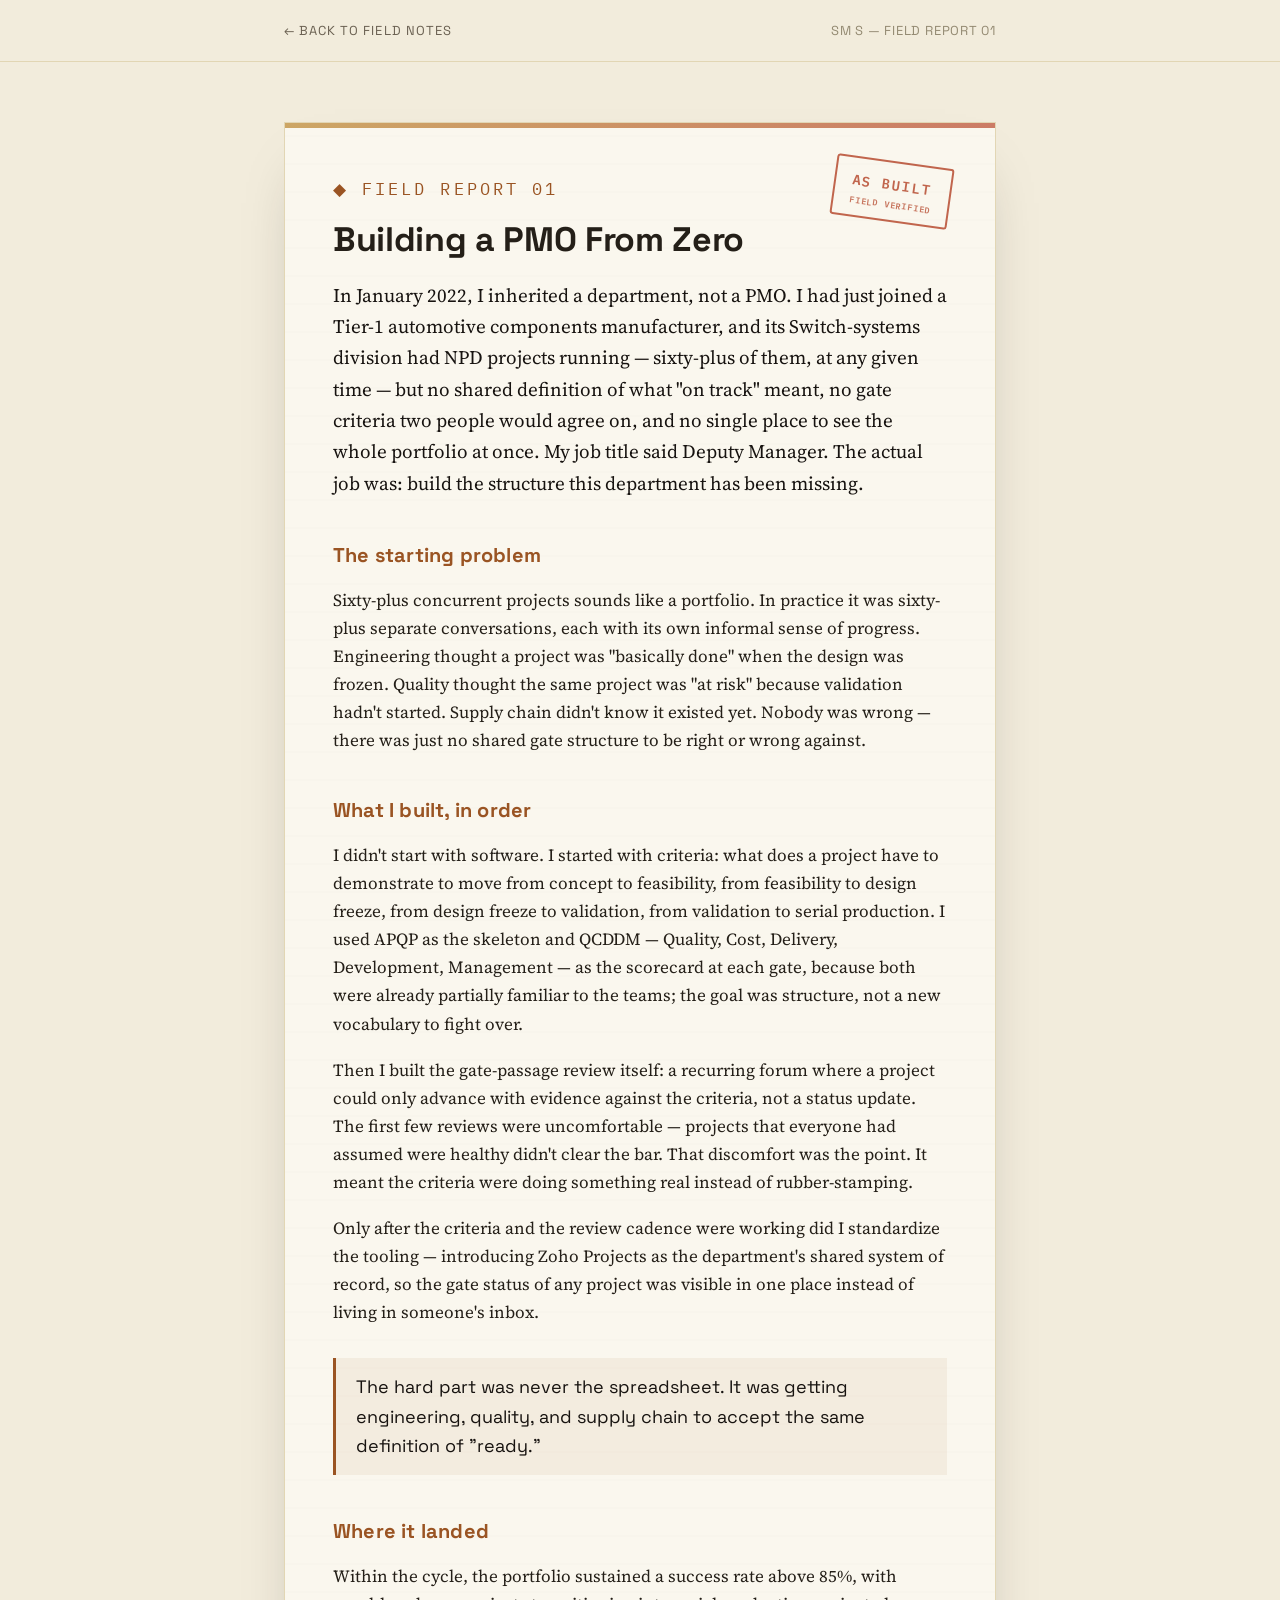
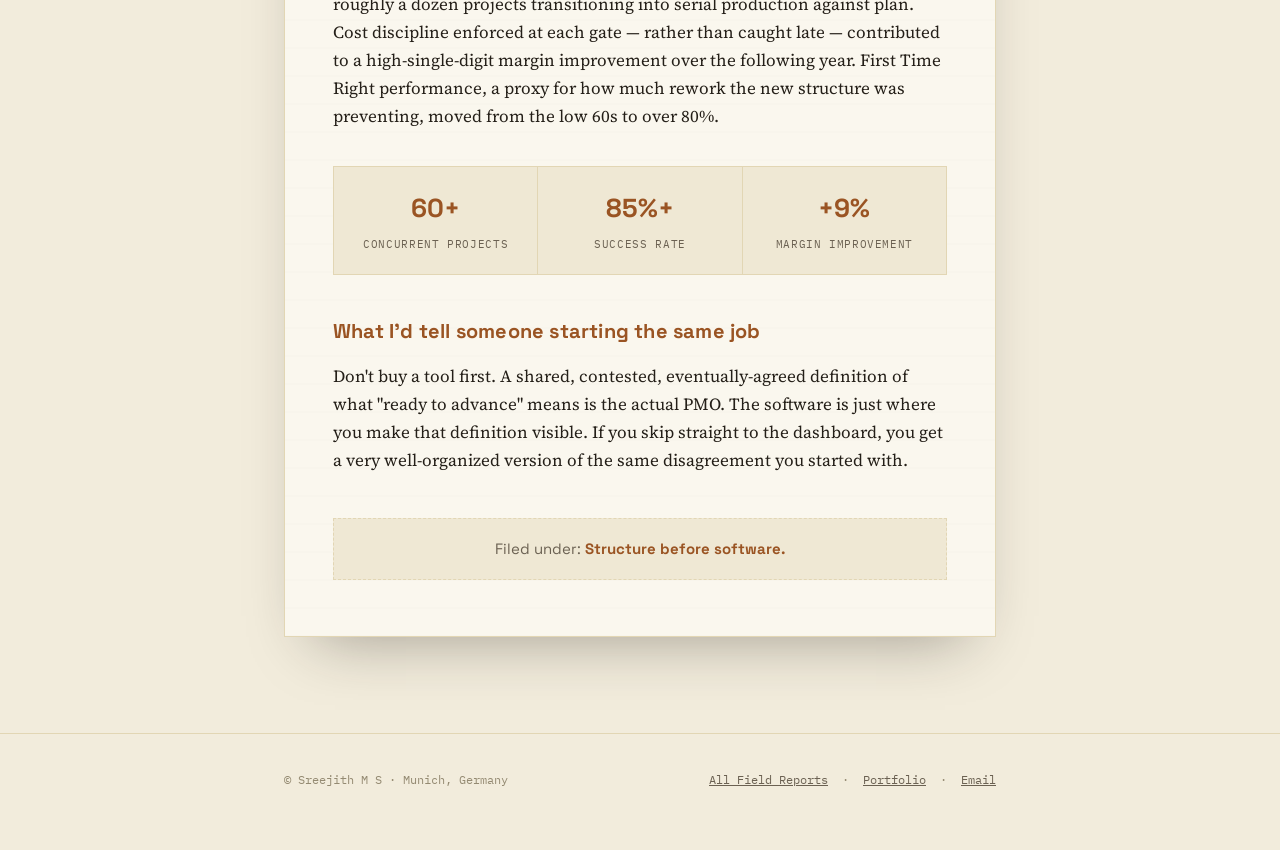
==== case-file-01.html @ f5e1f0ef "Update case-file-01.html" ====
<!DOCTYPE html>
<html lang="en">
<head>
<meta charset="UTF-8">
<meta name="viewport" content="width=device-width, initial-scale=1.0">
<title>Field Report 01: Building a PMO From Zero — Sreejith M S</title>
<link rel="preconnect" href="https://fonts.googleapis.com">
<link rel="preconnect" href="https://fonts.gstatic.com" crossorigin>
<link href="https://fonts.googleapis.com/css2?family=Space+Grotesk:wght@500;700&family=Source+Serif+4:opsz,wght@8..60,400;8..60,600&family=IBM+Plex+Mono:wght@400;500;600&display=swap" rel="stylesheet">
<style>
  :root{
    --page: #f2ecdc;
    --card: #faf7ee;
    --card-deep: #efe8d4;
    --ink: #241f18;
    --ink-dim: #6b6152;
    --ink-faint: #948a72;
    --hairline: #ddd0a9;
    --accent: #9a5423;
    --stamp: #b8472b;
    --gold: #b9832a;
    --rule: #e2d6b4;
  }
  *{box-sizing:border-box;}
  html{scroll-behavior:smooth;}
  body{
    margin:0;
    background:var(--page);
    color:var(--ink);
    font-family: 'Source Serif 4', Georgia, 'Times New Roman', serif;
    line-height:1.65;
    -webkit-font-smoothing:antialiased;
  }
  a{color:var(--accent);}
  .mono{
    font-family:'IBM Plex Mono','JetBrains Mono',ui-monospace,Menlo,Consolas,monospace;
    letter-spacing:.03em;
  }
  .wrap{max-width:760px;margin:0 auto;padding:0 24px;}

  header.top{
    border-bottom:1px solid var(--rule);
    padding:20px 0;
    background:rgba(242,236,220,.88);
    backdrop-filter:blur(6px);
    position:sticky;top:0;z-index:10;
  }
  header.top .wrap{display:flex;align-items:center;justify-content:space-between;}
  .back-link{
    font-family:'Space Grotesk','IBM Plex Mono',sans-serif;
    font-size:13px;
    text-transform:uppercase;
    letter-spacing:.08em;
    color:var(--ink-dim);
    text-decoration:none;
    display:flex;align-items:center;gap:8px;
  }
  .back-link:hover{color:var(--accent);}
  .site-id{font-family:'Space Grotesk',sans-serif;font-size:13px;color:var(--ink-faint);letter-spacing:.06em;}

  .hero{padding:88px 0 110px;border-bottom:1px solid var(--rule);position:relative;overflow:hidden;}
  .quote-bg{
    position:absolute;
    inset:0;
    display:flex;
    flex-direction:column;
    align-items:flex-end;
    justify-content:flex-end;
    pointer-events:none;
    user-select:none;
    z-index:0;
    padding:0 4% 26px 0;
  }
  .quote-bg p{
    font-family:'Source Serif 4',Georgia,serif;
    font-style:italic;
    font-weight:600;
    font-size:clamp(20px,2.6vw,28px);
    line-height:1.3;
    color:var(--ink);
    opacity:.32;
    text-align:right;
    max-width:24ch;
    margin:0 0 10px;
  }
  .quote-attr{
    font-family:'IBM Plex Mono',monospace;
    font-size:10px;
    letter-spacing:.1em;
    color:var(--ink-faint);
    z-index:1;
    text-transform:uppercase;
  }
  .hero .wrap{position:relative;z-index:1;}
  .eyebrow{
    font-family:'IBM Plex Mono',monospace;
    color:var(--accent);
    font-size:12px;
    letter-spacing:.18em;
    text-transform:uppercase;
    margin:0 0 18px;
  }
  .eyebrow::before{content:"◆ ";}
  h1.hero-title{
    font-family:'Space Grotesk',sans-serif;
    font-weight:700;
    font-size:clamp(32px,5vw,46px);
    line-height:1.12;
    margin:0 0 20px;
    color:var(--ink);
    letter-spacing:-0.01em;
  }
  .hero-sub{
    font-size:18px;
    color:var(--ink-dim);
    max-width:56ch;
    margin:0;
  }

  .index{padding:44px 0 16px;}
  .index-label{
    font-family:'IBM Plex Mono',monospace;
    font-size:12px;
    color:var(--ink-faint);
    letter-spacing:.12em;
    text-transform:uppercase;
    margin:0 0 20px;
    border-bottom:1px solid var(--rule);
    padding-bottom:12px;
  }

  /* Title-block style case file header, echoing an engineering drawing stamp */
  .case-file{
    border:1px solid var(--rule);
    background:var(--card);
    margin-bottom:24px;
    box-shadow:0 10px 24px -18px rgba(36,31,24,.35);
  }
  .case-file.open{border-color:var(--accent);border-width:1.5px;}

  .tb{
    display:grid;
    grid-template-columns:1fr 1fr 1fr 1fr;
    border-bottom:1px solid var(--rule);
    font-family:'IBM Plex Mono',monospace;
    font-size:11px;
    background:var(--card-deep);
  }
  .tb div{padding:10px 14px;border-right:1px solid var(--rule);}
  .tb div:last-child{border-right:none;}
  .tb .k{color:var(--ink-faint);text-transform:uppercase;letter-spacing:.08em;display:block;margin-bottom:3px;}
  .tb .v{color:var(--ink);}
  .tb .v.hi{color:var(--accent);font-weight:600;}

  .cf-body{padding:24px 26px 28px;}
  .cf-title{
    font-family:'Space Grotesk',sans-serif;
    font-size:23px;
    font-weight:700;
    color:var(--ink);
    margin:0 0 6px;
    line-height:1.25;
  }
  .cf-title a{color:inherit;text-decoration:none;}
  .cf-title a:hover{color:var(--accent);}
  .cf-teaser{color:var(--ink-dim);margin:0 0 0;font-size:15.5px;}

  .locked{opacity:1;}
  .locked .case-file, .case-file.locked{background:var(--page);}
  .locked .cf-title{color:#8c8064;}
  .locked .cf-teaser{color:var(--ink-faint);}
  .locked .tb{background:var(--page);}
  .locked .tb .v{color:var(--ink-faint);}
  .status-tag{
    font-family:'IBM Plex Mono',monospace;
    font-size:10.5px;
    letter-spacing:.1em;
    text-transform:uppercase;
    padding:3px 9px;
    border:1px solid var(--rule);
    color:var(--ink-faint);
    border-radius:2px;
  }
  .status-tag.live{color:var(--accent);background:transparent;border:1.5px solid var(--accent);font-weight:600;}

  article.full{
    padding:0 0 56px;
    position:relative;
  }
  .paper{
    background:
      repeating-linear-gradient(0deg, rgba(0,0,0,.015) 0px, transparent 1px, transparent 27px, rgba(0,0,0,.015) 28px),
      var(--card);
    color:var(--ink);
    padding:52px 48px 56px;
    margin-top:12px;
    position:relative;
    box-shadow:0 30px 60px -30px rgba(36,31,24,.4);
    border:1px solid var(--rule);
  }
  .paper::before{
    content:"";
    position:absolute;
    top:0;left:0;right:0;height:5px;
    background:linear-gradient(90deg,var(--gold),var(--stamp));
    opacity:.7;
  }
  .paper blockquote{
    border-left-color:var(--accent);
    color:#171310;
    background:rgba(154,84,35,.07);
    padding:14px 20px;
  }
  .paper .metric-row{background:var(--rule);border-color:var(--rule);}
  .paper .metric{background:var(--card-deep);}
  .paper .metric .num{color:var(--accent);}
  .paper .metric .lbl{color:var(--ink-dim);}
  .paper .eyebrow{color:var(--accent);}
  .paper .eyebrow::before{content:"◆ ";}
  .paper h1.hero-title{color:var(--ink);}

  .stamp{
    position:absolute;
    top:38px;
    right:44px;
    border:2.5px solid var(--stamp);
    color:var(--stamp);
    font-family:'IBM Plex Mono',monospace;
    font-weight:600;
    font-size:14px;
    letter-spacing:.14em;
    padding:9px 16px;
    transform:rotate(8deg);
    border-radius:3px;
    opacity:.82;
    z-index:2;
    mix-blend-mode:multiply;
  }
  .stamp small{display:block;font-size:8.5px;letter-spacing:.1em;text-align:center;margin-top:2px;opacity:.9;}
  article.full h2{
    font-family:'Space Grotesk',sans-serif;
    font-size:20px;
    color:var(--accent);
    margin:40px 0 14px;
    letter-spacing:.01em;
  }
  article.full p{font-size:17px;color:var(--ink);margin:0 0 18px;}
  article.full .lede{
    font-size:19px;
    color:#171310;
  }
  blockquote{
    margin:32px 0;
    padding:4px 0 4px 20px;
    border-left:3px solid var(--accent);
    font-family:'Space Grotesk',sans-serif;
    font-style:normal;
    font-size:18px;
    color:var(--ink);
  }
  .metric-row{
    display:grid;
    grid-template-columns:repeat(3,1fr);
    gap:1px;
    background:var(--rule);
    border:1px solid var(--rule);
    margin:36px 0;
  }
  .metric{background:var(--card-deep);padding:20px 16px;text-align:center;}
  .metric .num{font-family:'Space Grotesk',sans-serif;font-weight:700;color:var(--accent);font-size:26px;display:block;}
  .metric .lbl{font-family:'IBM Plex Mono',monospace;font-size:10.5px;color:var(--ink-dim);text-transform:uppercase;letter-spacing:.06em;display:block;margin-top:6px;}

  .closing-note{
    margin:44px 0 0;
    padding:18px 22px;
    border:1px dashed var(--rule);
    background:var(--card-deep);
    font-family:'Space Grotesk',sans-serif;
    font-size:15px;
    color:var(--ink-dim);
    text-align:center;
  }
  .closing-note b{color:var(--accent);}

  footer{
    border-top:1px solid var(--rule);
    padding:36px 0 60px;
    margin-top:40px;
  }
  footer .wrap{display:flex;justify-content:space-between;align-items:center;flex-wrap:wrap;gap:12px;}
  footer .fl{font-family:'IBM Plex Mono',monospace;font-size:12px;color:var(--ink-faint);}
  footer a{color:var(--ink-dim);}

  @media (max-width:640px){
    .tb{grid-template-columns:1fr 1fr;}
    .tb div:nth-child(2){border-right:none;}
    .tb div:nth-child(4){border-right:none;}
    .metric-row{grid-template-columns:1fr;}
    .cf-body{padding:22px 18px 26px;}
    .paper{padding:36px 22px 40px;}
    .stamp{top:22px;right:20px;font-size:11px;padding:6px 10px;}
    .quote-bg p{font-size:26px;}
  }

  a:focus-visible, .back-link:focus-visible{outline:2px solid var(--accent);outline-offset:3px;}
  @media (prefers-reduced-motion: reduce){html{scroll-behavior:auto;}}
</style>
</head>
<body>

<header class="top">
  <div class="wrap">
    <a class="back-link" href="field-notes.html">&larr; Back to Field Notes</a>
    <span class="site-id mono">SM S — FIELD REPORT 01</span>
  </div>
</header>

<article class="full" id="case-01" style="padding-top:48px;">
  <div class="wrap">
    <div class="paper">
    <div class="stamp">AS BUILT<small>FIELD VERIFIED</small></div>
    <p class="eyebrow">Field Report 01</p>
    <h1 class="hero-title" style="font-size:clamp(26px,4vw,34px);">Building a PMO From Zero</h1>

    <p class="lede">In January 2022, I inherited a department, not a PMO. I had just joined a Tier-1 automotive components manufacturer, and its Switch-systems division had NPD projects running — sixty-plus of them, at any given time — but no shared definition of what "on track" meant, no gate criteria two people would agree on, and no single place to see the whole portfolio at once. My job title said Deputy Manager. The actual job was: build the structure this department has been missing.</p>

    <h2>The starting problem</h2>
    <p>Sixty-plus concurrent projects sounds like a portfolio. In practice it was sixty-plus separate conversations, each with its own informal sense of progress. Engineering thought a project was "basically done" when the design was frozen. Quality thought the same project was "at risk" because validation hadn't started. Supply chain didn't know it existed yet. Nobody was wrong — there was just no shared gate structure to be right or wrong against.</p>

    <h2>What I built, in order</h2>
    <p>I didn't start with software. I started with criteria: what does a project have to demonstrate to move from concept to feasibility, from feasibility to design freeze, from design freeze to validation, from validation to serial production. I used APQP as the skeleton and QCDDM — Quality, Cost, Delivery, Development, Management — as the scorecard at each gate, because both were already partially familiar to the teams; the goal was structure, not a new vocabulary to fight over.</p>
    <p>Then I built the gate-passage review itself: a recurring forum where a project could only advance with evidence against the criteria, not a status update. The first few reviews were uncomfortable — projects that everyone had assumed were healthy didn't clear the bar. That discomfort was the point. It meant the criteria were doing something real instead of rubber-stamping.</p>
    <p>Only after the criteria and the review cadence were working did I standardize the tooling — introducing Zoho Projects as the department's shared system of record, so the gate status of any project was visible in one place instead of living in someone's inbox.</p>

    <blockquote>The hard part was never the spreadsheet. It was getting engineering, quality, and supply chain to accept the same definition of "ready."</blockquote>

    <h2>Where it landed</h2>
    <p>Within the cycle, the portfolio sustained a success rate above 85%, with roughly a dozen projects transitioning into serial production against plan. Cost discipline enforced at each gate — rather than caught late — contributed to a high-single-digit margin improvement over the following year. First Time Right performance, a proxy for how much rework the new structure was preventing, moved from the low 60s to over 80%.</p>

    <div class="metric-row">
      <div class="metric"><span class="num">60+</span><span class="lbl">Concurrent Projects</span></div>
      <div class="metric"><span class="num">85%+</span><span class="lbl">Success Rate</span></div>
      <div class="metric"><span class="num">+9%</span><span class="lbl">Margin Improvement</span></div>
    </div>

    <h2>What I'd tell someone starting the same job</h2>
    <p>Don't buy a tool first. A shared, contested, eventually-agreed definition of what "ready to advance" means is the actual PMO. The software is just where you make that definition visible. If you skip straight to the dashboard, you get a very well-organized version of the same disagreement you started with.</p>
    <div class="closing-note">Filed under: <b>Structure before software.</b></div>
    </div>
  </div>
</article>

<footer>
  <div class="wrap">
    <span class="fl">© Sreejith M S · Munich, Germany</span>
    <span class="fl"><a href="field-notes.html">All Field Reports</a> &nbsp;·&nbsp; <a href="index.html">Portfolio</a> &nbsp;·&nbsp; <a href="mailto:sreejithmohanakumaran2k10@gmail.com">Email</a></span>
  </div>
</footer>

</body>
</html>
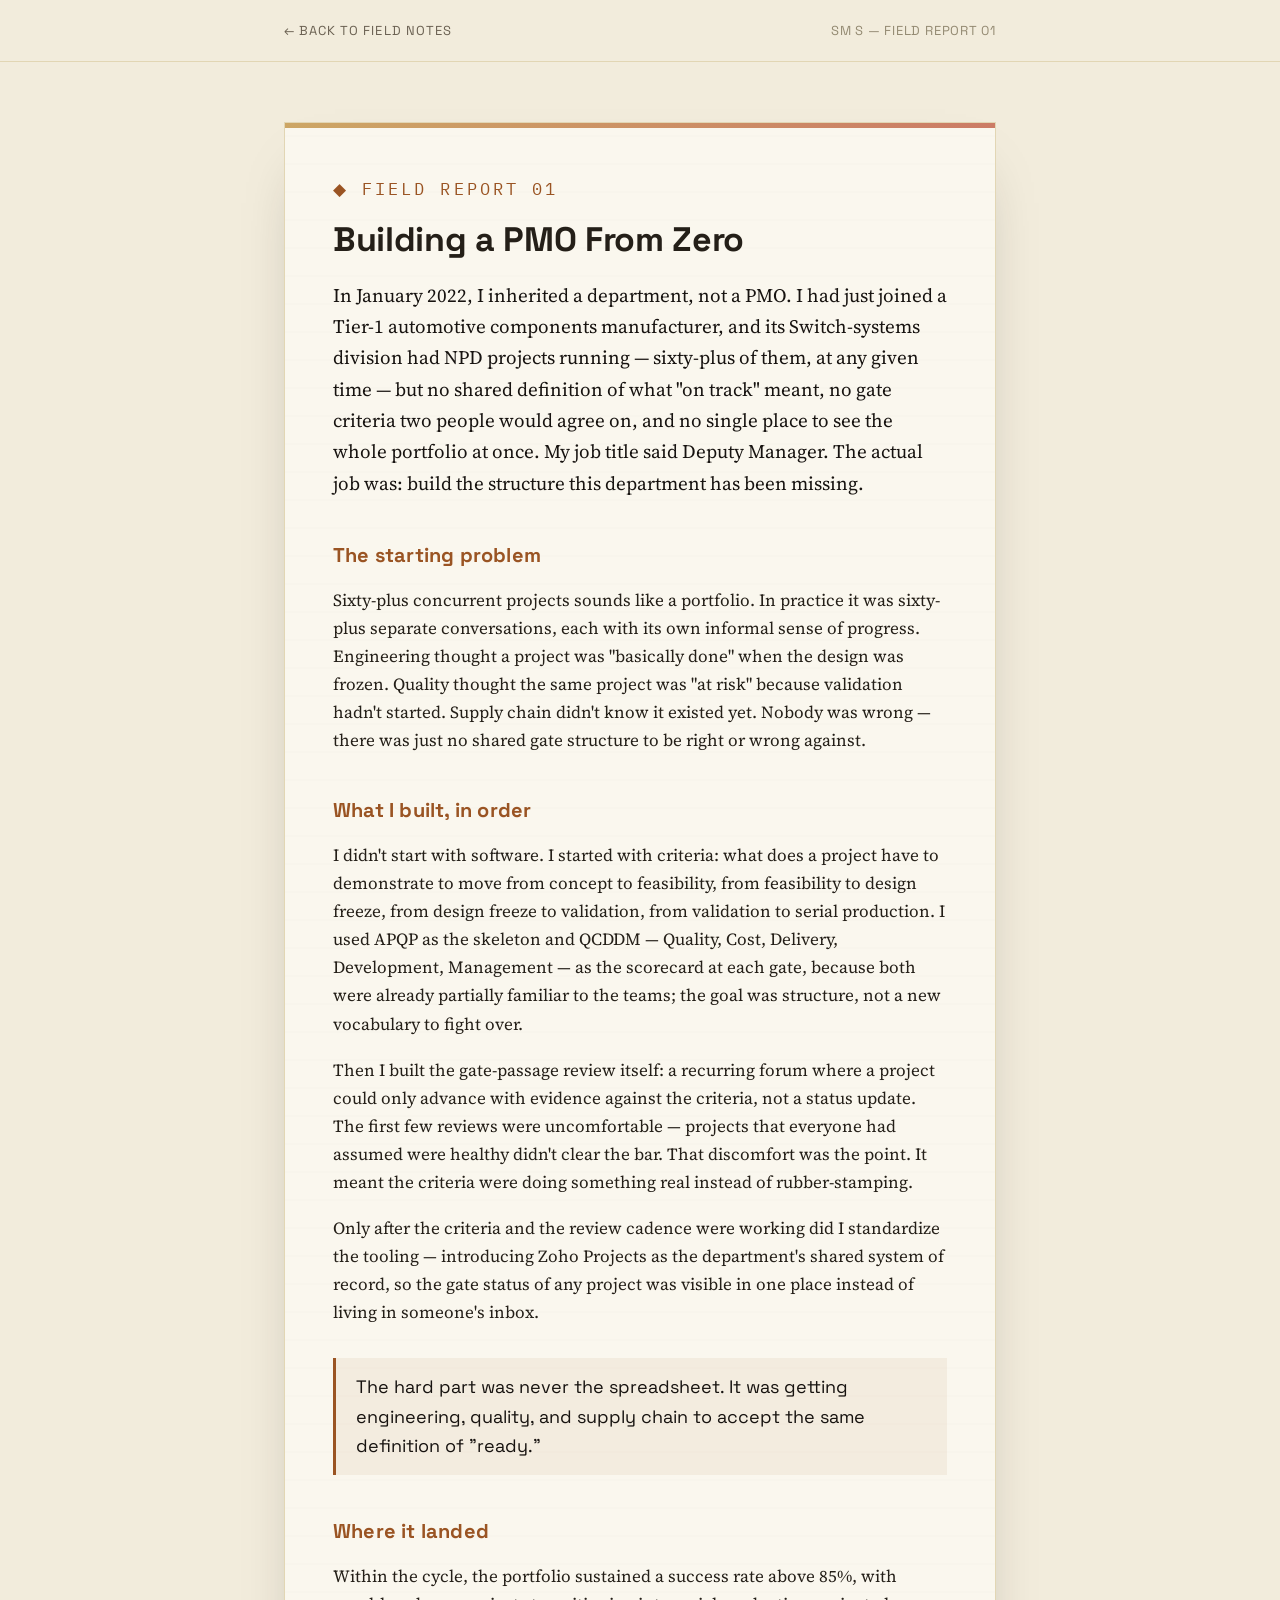
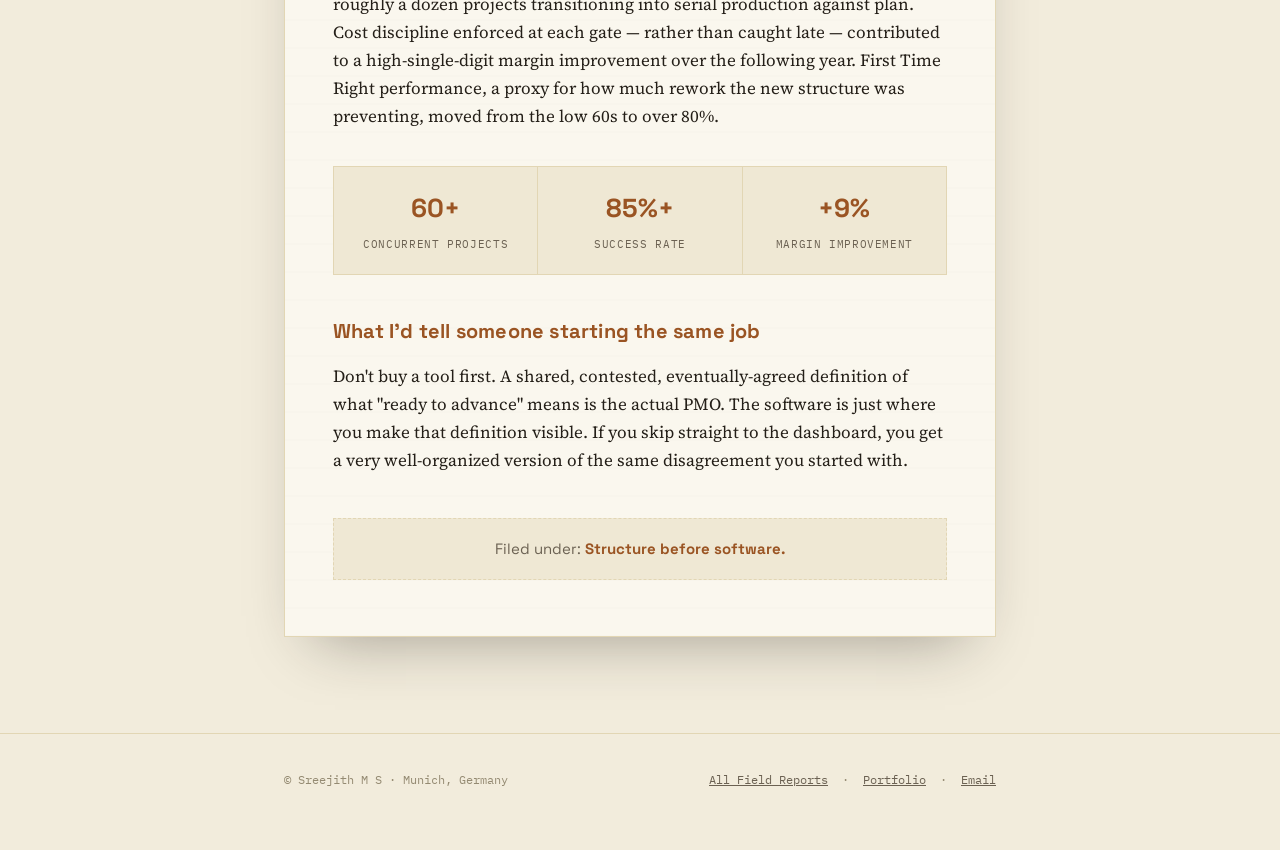
==== commit a9670ab2: "Update case-file-01.html" ====
--- a/case-file-01.html
+++ b/case-file-01.html
@@ -318,7 +318,6 @@
 <article class="full" id="case-01" style="padding-top:48px;">
   <div class="wrap">
     <div class="paper">
-    <div class="stamp">AS BUILT<small>FIELD VERIFIED</small></div>
     <p class="eyebrow">Field Report 01</p>
     <h1 class="hero-title" style="font-size:clamp(26px,4vw,34px);">Building a PMO From Zero</h1>
 
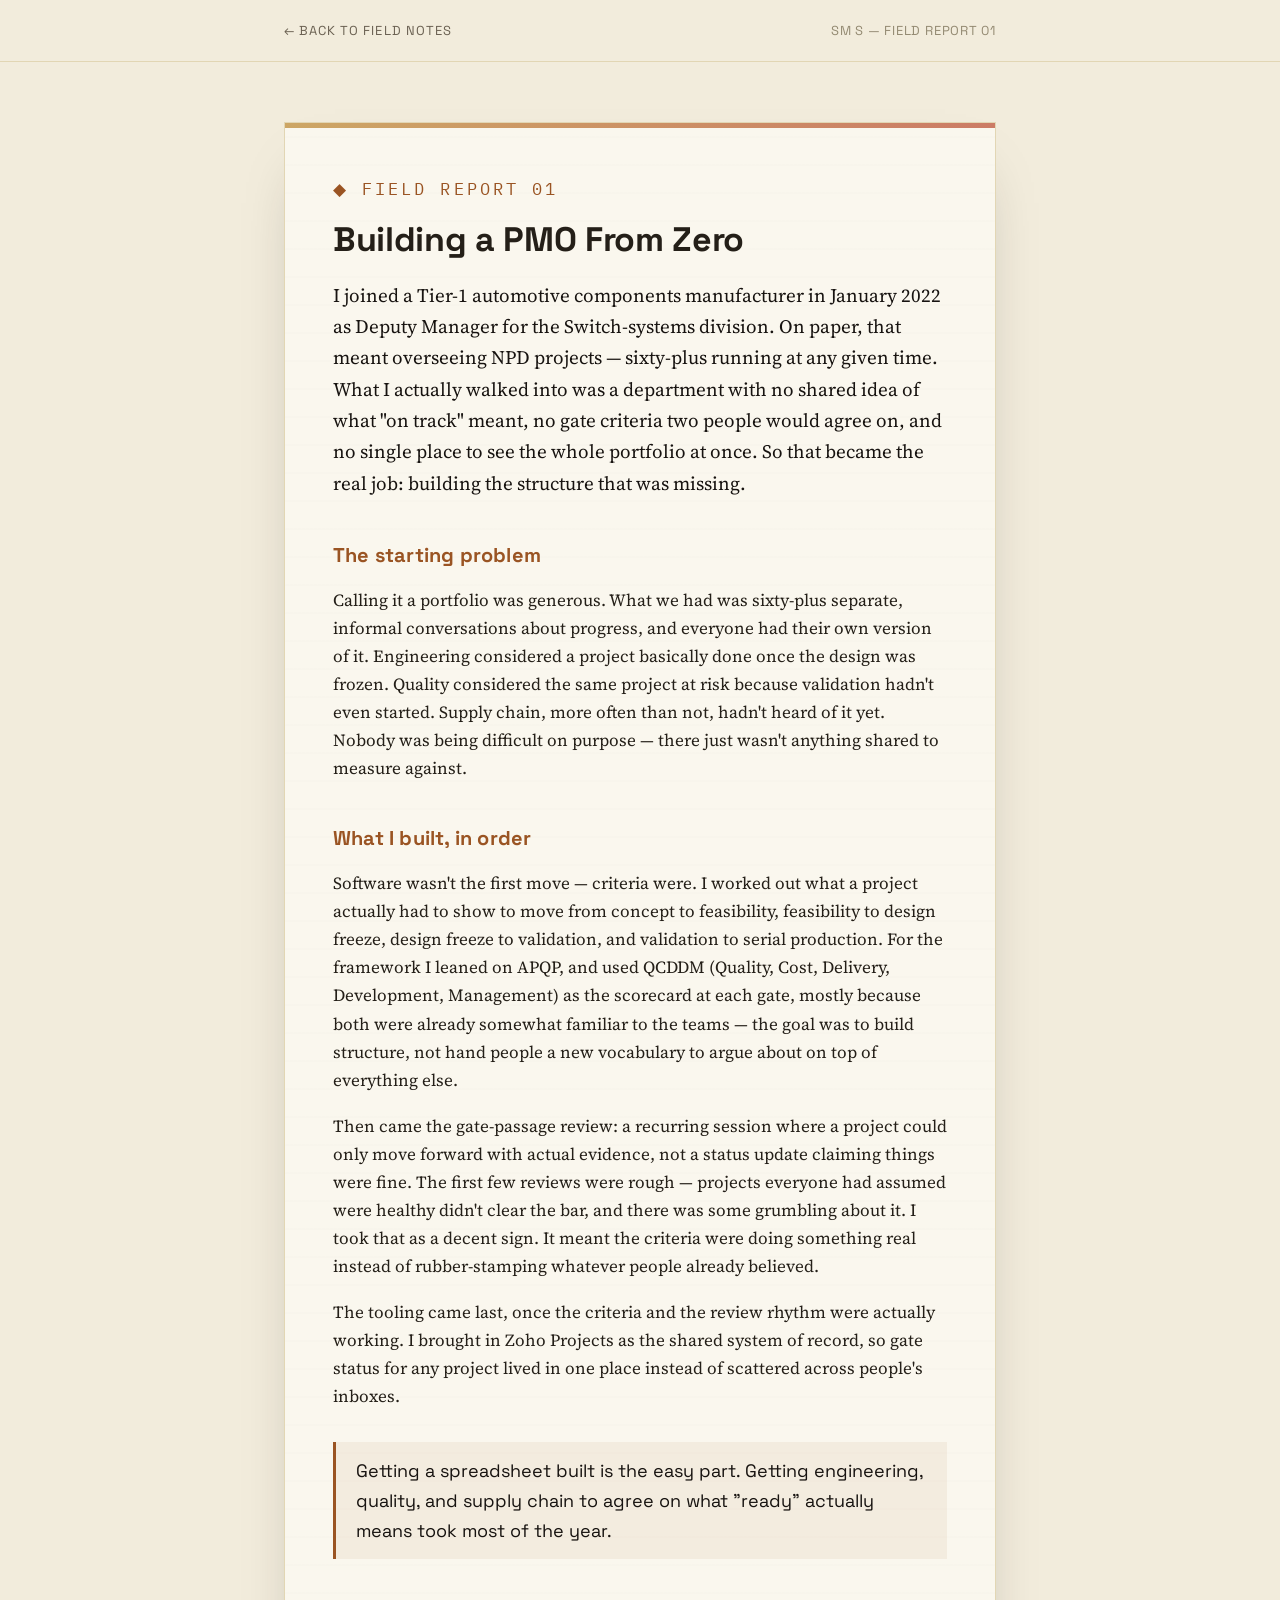
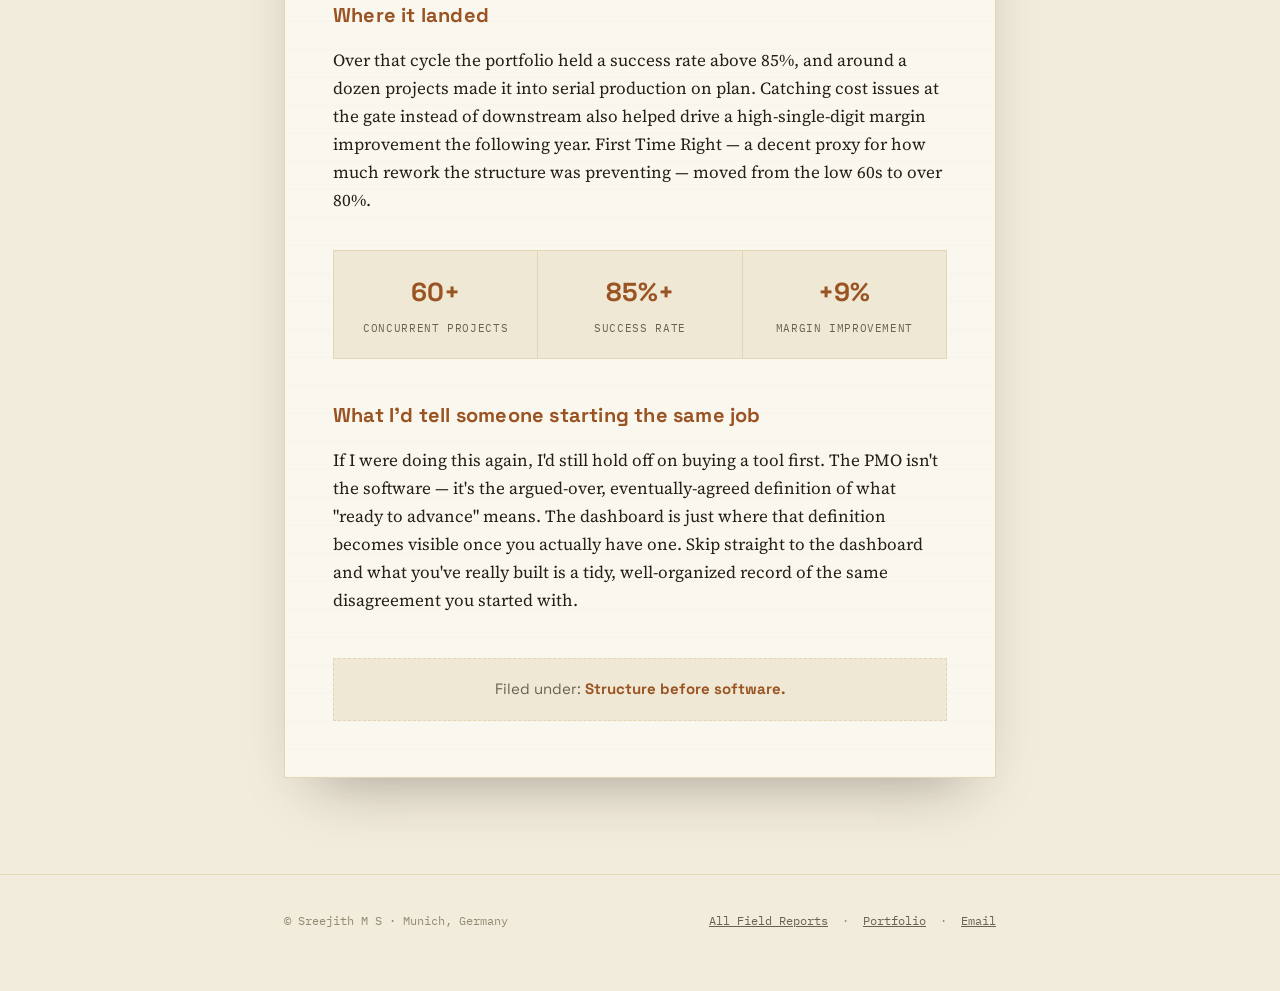
==== commit b9bc568a: "Add files via upload" ====
--- a/case-file-01.html
+++ b/case-file-01.html
@@ -321,20 +321,20 @@
     <p class="eyebrow">Field Report 01</p>
     <h1 class="hero-title" style="font-size:clamp(26px,4vw,34px);">Building a PMO From Zero</h1>
 
-    <p class="lede">In January 2022, I inherited a department, not a PMO. I had just joined a Tier-1 automotive components manufacturer, and its Switch-systems division had NPD projects running — sixty-plus of them, at any given time — but no shared definition of what "on track" meant, no gate criteria two people would agree on, and no single place to see the whole portfolio at once. My job title said Deputy Manager. The actual job was: build the structure this department has been missing.</p>
+    <p class="lede">I joined a Tier-1 automotive components manufacturer in January 2022 as Deputy Manager for the Switch-systems division. On paper, that meant overseeing NPD projects — sixty-plus running at any given time. What I actually walked into was a department with no shared idea of what "on track" meant, no gate criteria two people would agree on, and no single place to see the whole portfolio at once. So that became the real job: building the structure that was missing.</p>
 
     <h2>The starting problem</h2>
-    <p>Sixty-plus concurrent projects sounds like a portfolio. In practice it was sixty-plus separate conversations, each with its own informal sense of progress. Engineering thought a project was "basically done" when the design was frozen. Quality thought the same project was "at risk" because validation hadn't started. Supply chain didn't know it existed yet. Nobody was wrong — there was just no shared gate structure to be right or wrong against.</p>
+    <p>Calling it a portfolio was generous. What we had was sixty-plus separate, informal conversations about progress, and everyone had their own version of it. Engineering considered a project basically done once the design was frozen. Quality considered the same project at risk because validation hadn't even started. Supply chain, more often than not, hadn't heard of it yet. Nobody was being difficult on purpose — there just wasn't anything shared to measure against.</p>
 
     <h2>What I built, in order</h2>
-    <p>I didn't start with software. I started with criteria: what does a project have to demonstrate to move from concept to feasibility, from feasibility to design freeze, from design freeze to validation, from validation to serial production. I used APQP as the skeleton and QCDDM — Quality, Cost, Delivery, Development, Management — as the scorecard at each gate, because both were already partially familiar to the teams; the goal was structure, not a new vocabulary to fight over.</p>
-    <p>Then I built the gate-passage review itself: a recurring forum where a project could only advance with evidence against the criteria, not a status update. The first few reviews were uncomfortable — projects that everyone had assumed were healthy didn't clear the bar. That discomfort was the point. It meant the criteria were doing something real instead of rubber-stamping.</p>
-    <p>Only after the criteria and the review cadence were working did I standardize the tooling — introducing Zoho Projects as the department's shared system of record, so the gate status of any project was visible in one place instead of living in someone's inbox.</p>
-
-    <blockquote>The hard part was never the spreadsheet. It was getting engineering, quality, and supply chain to accept the same definition of "ready."</blockquote>
+    <p>Software wasn't the first move — criteria were. I worked out what a project actually had to show to move from concept to feasibility, feasibility to design freeze, design freeze to validation, and validation to serial production. For the framework I leaned on APQP, and used QCDDM (Quality, Cost, Delivery, Development, Management) as the scorecard at each gate, mostly because both were already somewhat familiar to the teams — the goal was to build structure, not hand people a new vocabulary to argue about on top of everything else.</p>
+    <p>Then came the gate-passage review: a recurring session where a project could only move forward with actual evidence, not a status update claiming things were fine. The first few reviews were rough — projects everyone had assumed were healthy didn't clear the bar, and there was some grumbling about it. I took that as a decent sign. It meant the criteria were doing something real instead of rubber-stamping whatever people already believed.</p>
+    <p>The tooling came last, once the criteria and the review rhythm were actually working. I brought in Zoho Projects as the shared system of record, so gate status for any project lived in one place instead of scattered across people's inboxes.</p>
+
+    <blockquote>Getting a spreadsheet built is the easy part. Getting engineering, quality, and supply chain to agree on what "ready" actually means took most of the year.</blockquote>
 
     <h2>Where it landed</h2>
-    <p>Within the cycle, the portfolio sustained a success rate above 85%, with roughly a dozen projects transitioning into serial production against plan. Cost discipline enforced at each gate — rather than caught late — contributed to a high-single-digit margin improvement over the following year. First Time Right performance, a proxy for how much rework the new structure was preventing, moved from the low 60s to over 80%.</p>
+    <p>Over that cycle the portfolio held a success rate above 85%, and around a dozen projects made it into serial production on plan. Catching cost issues at the gate instead of downstream also helped drive a high-single-digit margin improvement the following year. First Time Right — a decent proxy for how much rework the structure was preventing — moved from the low 60s to over 80%.</p>
 
     <div class="metric-row">
       <div class="metric"><span class="num">60+</span><span class="lbl">Concurrent Projects</span></div>
@@ -343,7 +343,7 @@
     </div>
 
     <h2>What I'd tell someone starting the same job</h2>
-    <p>Don't buy a tool first. A shared, contested, eventually-agreed definition of what "ready to advance" means is the actual PMO. The software is just where you make that definition visible. If you skip straight to the dashboard, you get a very well-organized version of the same disagreement you started with.</p>
+    <p>If I were doing this again, I'd still hold off on buying a tool first. The PMO isn't the software — it's the argued-over, eventually-agreed definition of what "ready to advance" means. The dashboard is just where that definition becomes visible once you actually have one. Skip straight to the dashboard and what you've really built is a tidy, well-organized record of the same disagreement you started with.</p>
     <div class="closing-note">Filed under: <b>Structure before software.</b></div>
     </div>
   </div>
@@ -352,9 +352,26 @@
 <footer>
   <div class="wrap">
     <span class="fl">© Sreejith M S · Munich, Germany</span>
-    <span class="fl"><a href="field-notes.html">All Field Reports</a> &nbsp;·&nbsp; <a href="index.html">Portfolio</a> &nbsp;·&nbsp; <a href="mailto:sreejithmohanakumaran2k10@gmail.com">Email</a></span>
+    <span class="fl"><a href="field-notes.html">All Field Reports</a> &nbsp;·&nbsp; <a href="index.html">Portfolio</a> &nbsp;·&nbsp; <a href="mailto:sreejithmohanakumaran2k10@gmail.com" onclick="return openMail('sreejithmohanakumaran2k10@gmail.com');">Email</a></span>
   </div>
 </footer>
 
+<script>
+function openMail(email, subject){
+  var handled = false;
+  function markHandled(){ handled = true; }
+  window.addEventListener('blur', markHandled, {once:true});
+  document.addEventListener('visibilitychange', function(){ if(document.hidden){ handled = true; } }, {once:true});
+  var mailto = 'mailto:' + email + (subject ? ('?subject=' + encodeURIComponent(subject)) : '');
+  window.location.href = mailto;
+  setTimeout(function(){
+    if(!handled){
+      window.open('https://mail.google.com/mail/?view=cm&fs=1&to=' + email, '_blank');
+    }
+  }, 600);
+  return false;
+}
+</script>
+
 </body>
 </html>
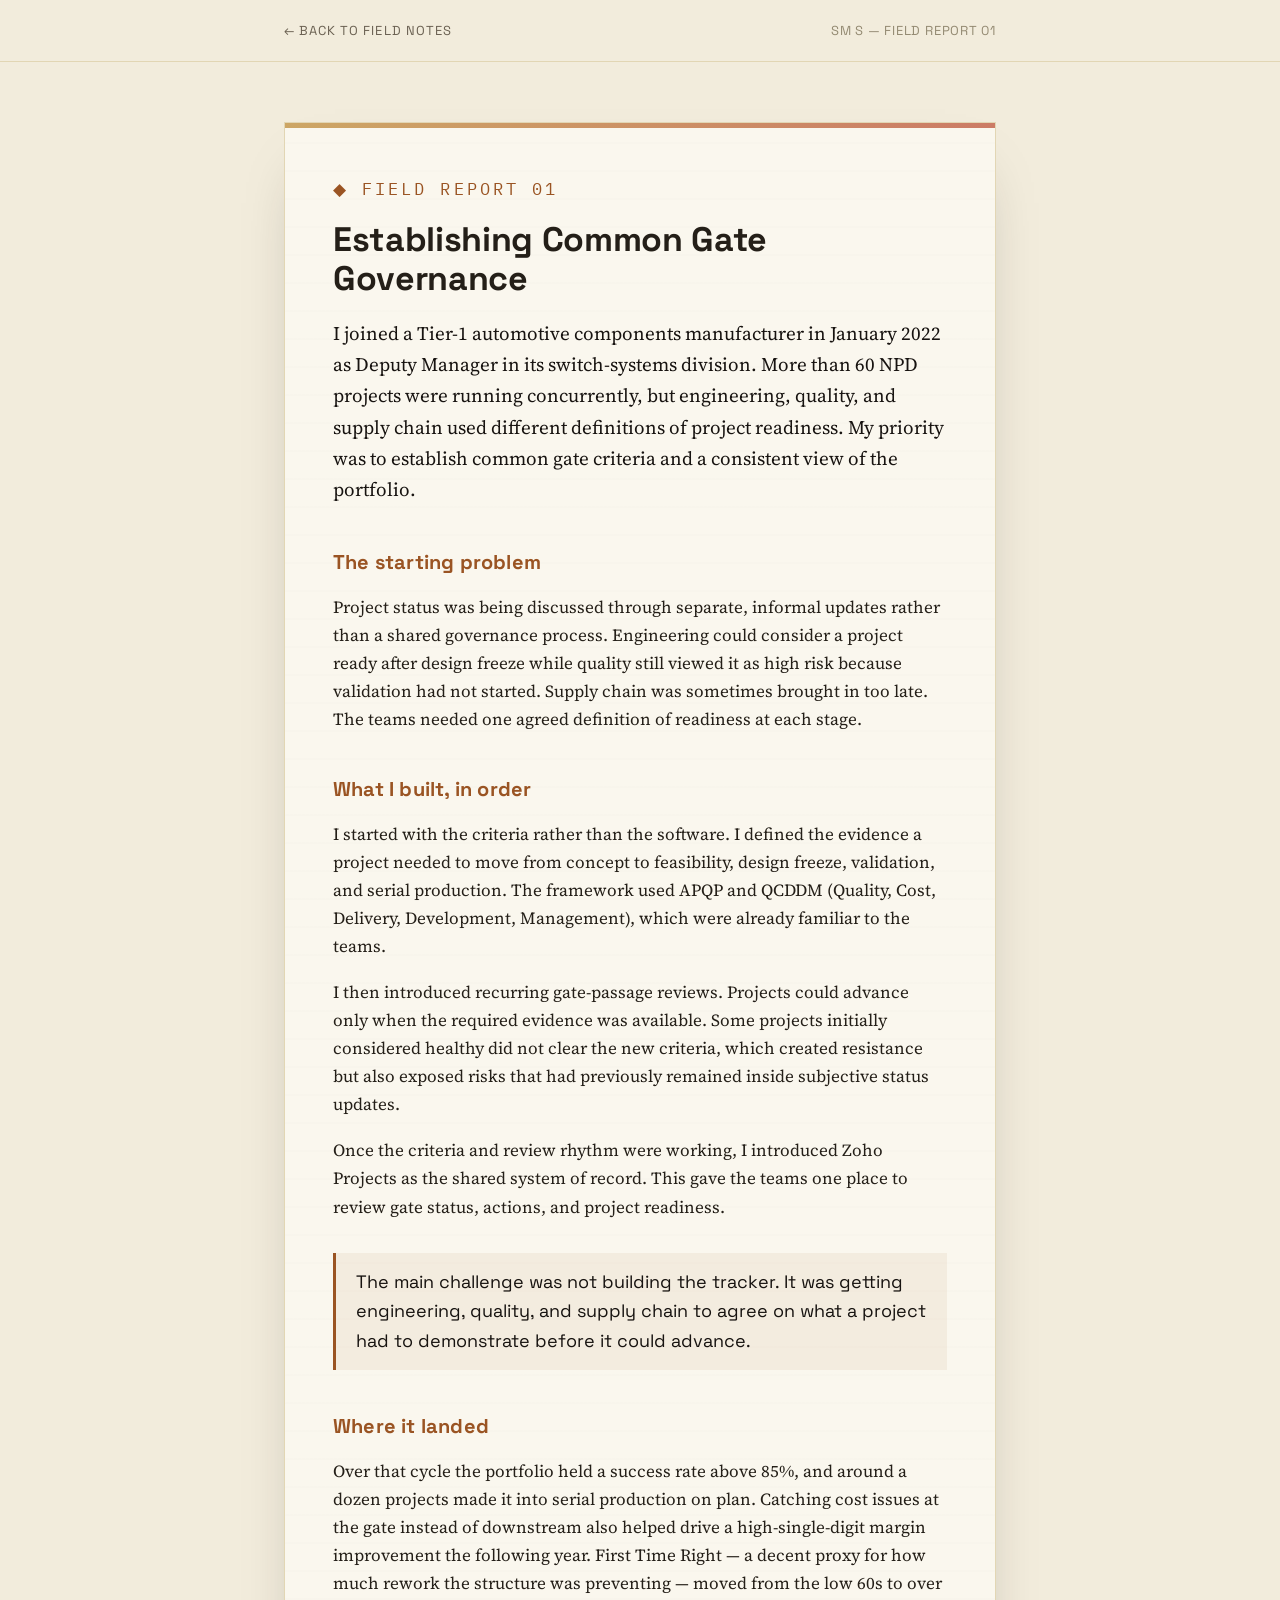
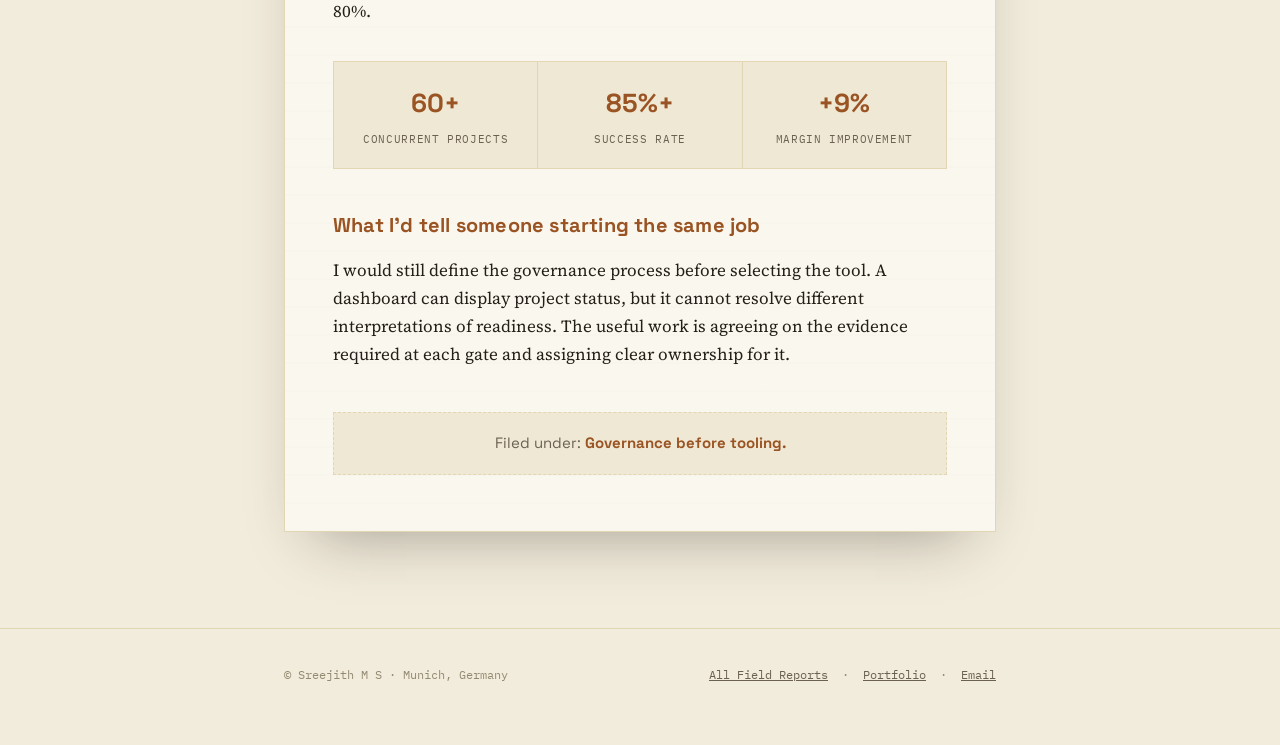
==== commit 8d758269: "Refine portfolio wording" ====
--- a/case-file-01.html
+++ b/case-file-01.html
@@ -3,7 +3,7 @@
 <head>
 <meta charset="UTF-8">
 <meta name="viewport" content="width=device-width, initial-scale=1.0">
-<title>Field Report 01: Building a PMO From Zero — Sreejith M S</title>
+<title>Field Report 01: Establishing Common Gate Governance — Sreejith M S</title>
 <link rel="preconnect" href="https://fonts.googleapis.com">
 <link rel="preconnect" href="https://fonts.gstatic.com" crossorigin>
 <link href="https://fonts.googleapis.com/css2?family=Space+Grotesk:wght@500;700&family=Source+Serif+4:opsz,wght@8..60,400;8..60,600&family=IBM+Plex+Mono:wght@400;500;600&display=swap" rel="stylesheet">
@@ -319,19 +319,19 @@
   <div class="wrap">
     <div class="paper">
     <p class="eyebrow">Field Report 01</p>
-    <h1 class="hero-title" style="font-size:clamp(26px,4vw,34px);">Building a PMO From Zero</h1>
-
-    <p class="lede">I joined a Tier-1 automotive components manufacturer in January 2022 as Deputy Manager for the Switch-systems division. On paper, that meant overseeing NPD projects — sixty-plus running at any given time. What I actually walked into was a department with no shared idea of what "on track" meant, no gate criteria two people would agree on, and no single place to see the whole portfolio at once. So that became the real job: building the structure that was missing.</p>
+    <h1 class="hero-title" style="font-size:clamp(26px,4vw,34px);">Establishing Common Gate Governance</h1>
+
+    <p class="lede">I joined a Tier-1 automotive components manufacturer in January 2022 as Deputy Manager in its switch-systems division. More than 60 NPD projects were running concurrently, but engineering, quality, and supply chain used different definitions of project readiness. My priority was to establish common gate criteria and a consistent view of the portfolio.</p>
 
     <h2>The starting problem</h2>
-    <p>Calling it a portfolio was generous. What we had was sixty-plus separate, informal conversations about progress, and everyone had their own version of it. Engineering considered a project basically done once the design was frozen. Quality considered the same project at risk because validation hadn't even started. Supply chain, more often than not, hadn't heard of it yet. Nobody was being difficult on purpose — there just wasn't anything shared to measure against.</p>
+    <p>Project status was being discussed through separate, informal updates rather than a shared governance process. Engineering could consider a project ready after design freeze while quality still viewed it as high risk because validation had not started. Supply chain was sometimes brought in too late. The teams needed one agreed definition of readiness at each stage.</p>
 
     <h2>What I built, in order</h2>
-    <p>Software wasn't the first move — criteria were. I worked out what a project actually had to show to move from concept to feasibility, feasibility to design freeze, design freeze to validation, and validation to serial production. For the framework I leaned on APQP, and used QCDDM (Quality, Cost, Delivery, Development, Management) as the scorecard at each gate, mostly because both were already somewhat familiar to the teams — the goal was to build structure, not hand people a new vocabulary to argue about on top of everything else.</p>
-    <p>Then came the gate-passage review: a recurring session where a project could only move forward with actual evidence, not a status update claiming things were fine. The first few reviews were rough — projects everyone had assumed were healthy didn't clear the bar, and there was some grumbling about it. I took that as a decent sign. It meant the criteria were doing something real instead of rubber-stamping whatever people already believed.</p>
-    <p>The tooling came last, once the criteria and the review rhythm were actually working. I brought in Zoho Projects as the shared system of record, so gate status for any project lived in one place instead of scattered across people's inboxes.</p>
-
-    <blockquote>Getting a spreadsheet built is the easy part. Getting engineering, quality, and supply chain to agree on what "ready" actually means took most of the year.</blockquote>
+    <p>I started with the criteria rather than the software. I defined the evidence a project needed to move from concept to feasibility, design freeze, validation, and serial production. The framework used APQP and QCDDM (Quality, Cost, Delivery, Development, Management), which were already familiar to the teams.</p>
+    <p>I then introduced recurring gate-passage reviews. Projects could advance only when the required evidence was available. Some projects initially considered healthy did not clear the new criteria, which created resistance but also exposed risks that had previously remained inside subjective status updates.</p>
+    <p>Once the criteria and review rhythm were working, I introduced Zoho Projects as the shared system of record. This gave the teams one place to review gate status, actions, and project readiness.</p>
+
+    <blockquote>The main challenge was not building the tracker. It was getting engineering, quality, and supply chain to agree on what a project had to demonstrate before it could advance.</blockquote>
 
     <h2>Where it landed</h2>
     <p>Over that cycle the portfolio held a success rate above 85%, and around a dozen projects made it into serial production on plan. Catching cost issues at the gate instead of downstream also helped drive a high-single-digit margin improvement the following year. First Time Right — a decent proxy for how much rework the structure was preventing — moved from the low 60s to over 80%.</p>
@@ -343,8 +343,8 @@
     </div>
 
     <h2>What I'd tell someone starting the same job</h2>
-    <p>If I were doing this again, I'd still hold off on buying a tool first. The PMO isn't the software — it's the argued-over, eventually-agreed definition of what "ready to advance" means. The dashboard is just where that definition becomes visible once you actually have one. Skip straight to the dashboard and what you've really built is a tidy, well-organized record of the same disagreement you started with.</p>
-    <div class="closing-note">Filed under: <b>Structure before software.</b></div>
+    <p>I would still define the governance process before selecting the tool. A dashboard can display project status, but it cannot resolve different interpretations of readiness. The useful work is agreeing on the evidence required at each gate and assigning clear ownership for it.</p>
+    <div class="closing-note">Filed under: <b>Governance before tooling.</b></div>
     </div>
   </div>
 </article>
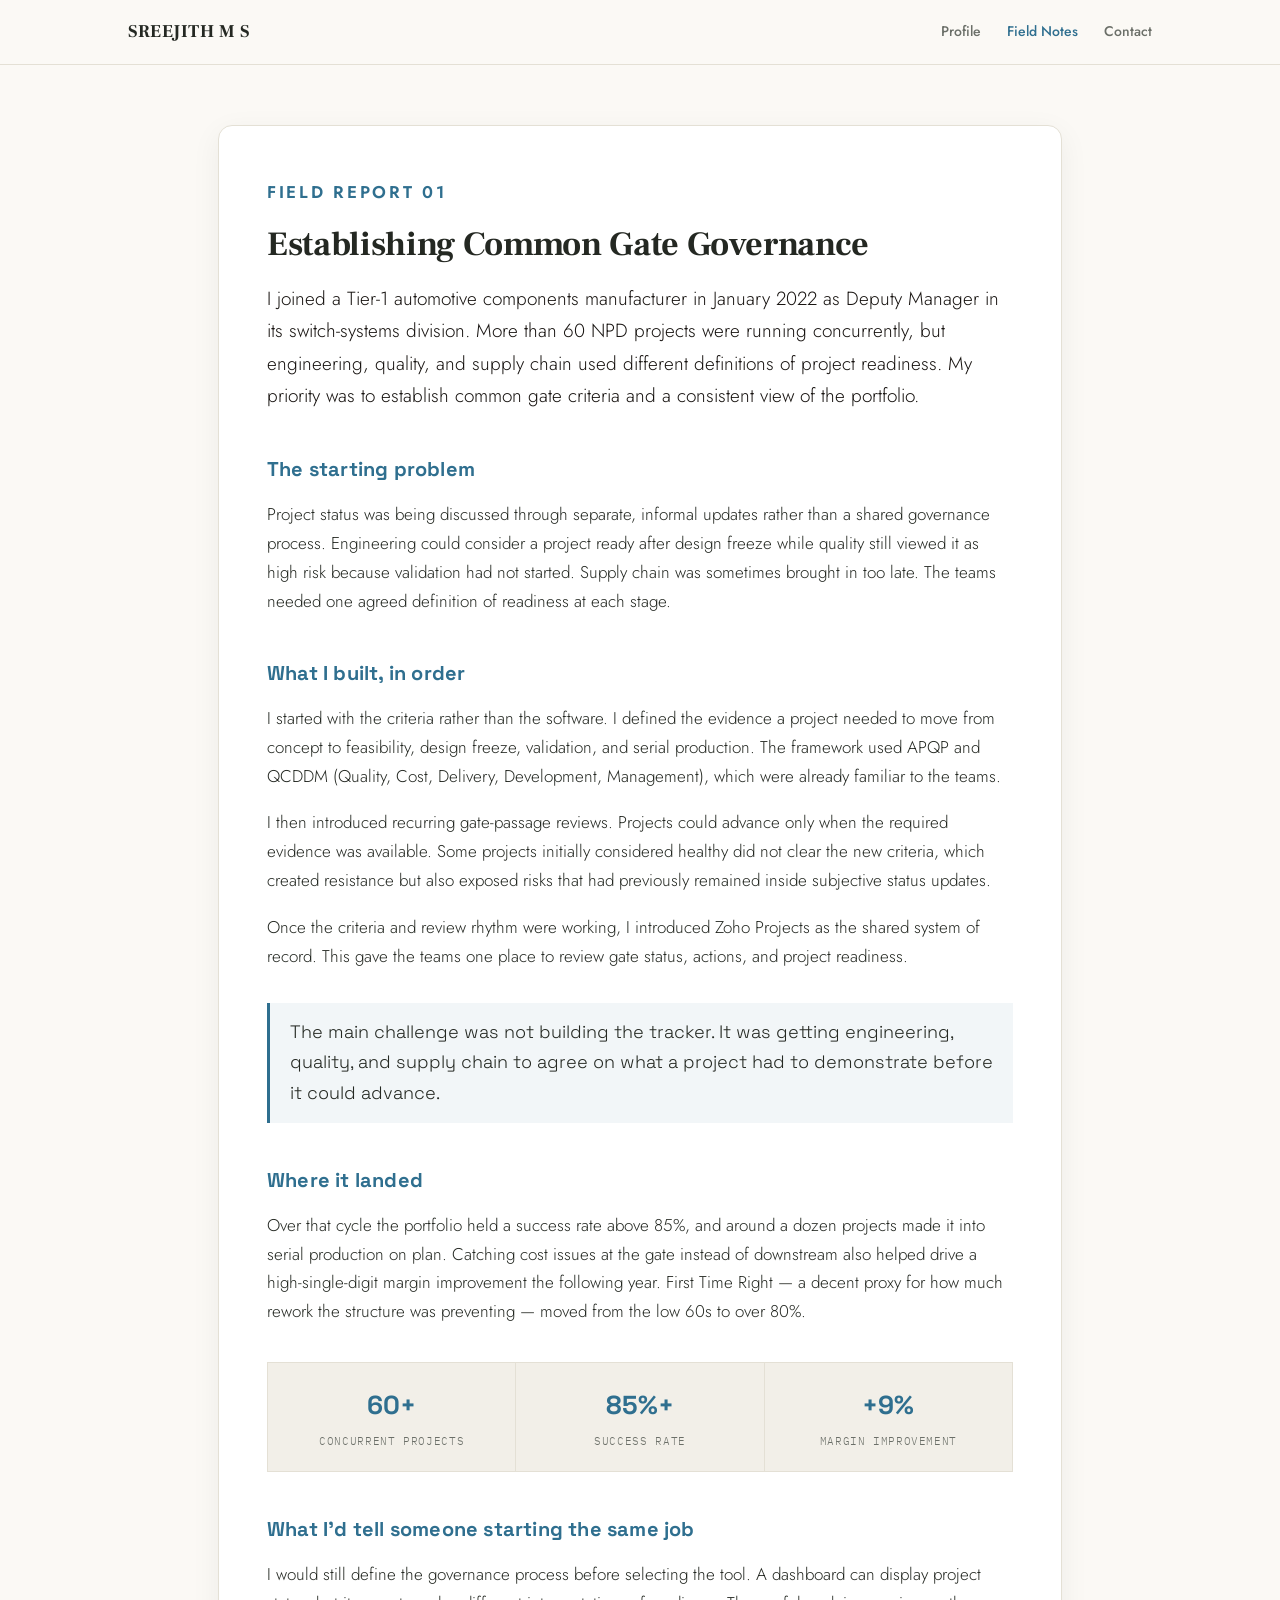
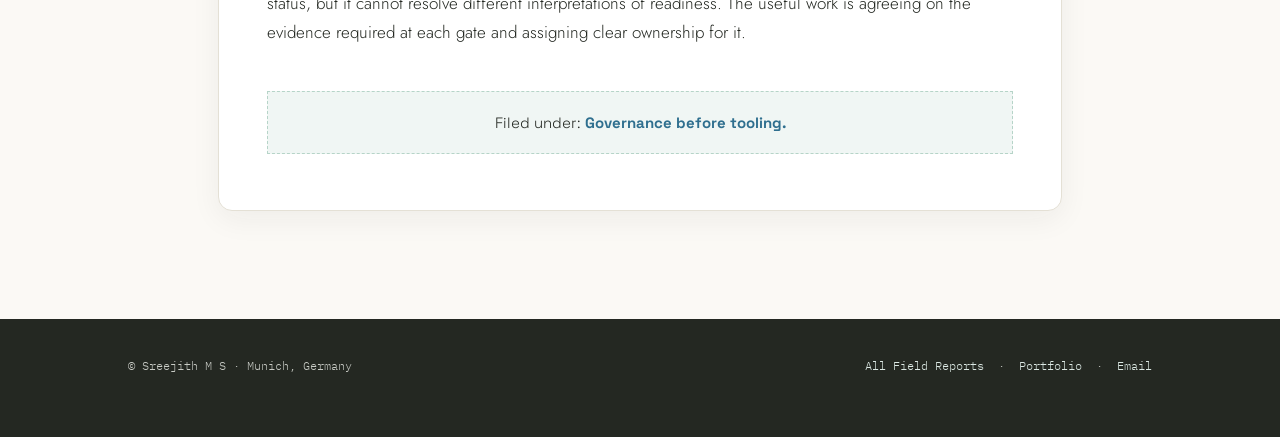
==== commit 4a5781d1: "Unify case-file theme and add skill evidence" ====
--- a/case-file-01.html
+++ b/case-file-01.html
@@ -305,13 +305,18 @@
   a:focus-visible, .back-link:focus-visible{outline:2px solid var(--accent);outline-offset:3px;}
   @media (prefers-reduced-motion: reduce){html{scroll-behavior:auto;}}
 </style>
+<link rel="stylesheet" href="portfolio-theme.css">
 </head>
 <body>
 
 <header class="top">
   <div class="wrap">
-    <a class="back-link" href="field-notes.html">&larr; Back to Field Notes</a>
-    <span class="site-id mono">SM S — FIELD REPORT 01</span>
+    <a class="brand" href="index.html#profile" aria-label="Back to portfolio home">SREEJITH <span>M S</span></a>
+    <nav class="section-nav" aria-label="Portfolio navigation">
+      <a href="index.html#profile">Profile</a>
+      <a href="field-notes.html" aria-current="page">Field Notes</a>
+      <a href="index.html#contact">Contact</a>
+    </nav>
   </div>
 </header>
 
--- a/portfolio-theme.css
+++ b/portfolio-theme.css
@@ -0,0 +1,115 @@
+@import url('https://fonts.googleapis.com/css2?family=Cormorant+Garamond:wght@500;600;700&family=Frank+Ruhl+Libre:wght@500;700;900&family=Jost:wght@300;400;500;600&display=swap');
+
+:root{
+  --page:#fbf9f5;
+  --card:#ffffff;
+  --card-deep:#f2efe8;
+  --ink:#242822;
+  --ink-dim:#6b6f68;
+  --ink-faint:#8b8f88;
+  --hairline:#e4e0d5;
+  --accent:#2f6f8f;
+  --stamp:#3f8f6f;
+  --gold:#b5701f;
+  --rule:#e4e0d5;
+}
+
+body{
+  background:var(--page);
+  color:var(--ink);
+  font-family:'Jost',-apple-system,BlinkMacSystemFont,'Segoe UI',Roboto,Arial,sans-serif;
+  font-weight:300;
+  line-height:1.7;
+}
+
+h1,h2,h3,.cf-title,.brand{
+  font-family:'Frank Ruhl Libre','Cormorant Garamond',Georgia,serif;
+}
+
+a{color:var(--accent);text-decoration:none;}
+.wrap{max-width:900px;padding:0 28px;}
+
+header.top{
+  padding:0;
+  min-height:64px;
+  background:rgba(251,249,245,.9);
+  border-bottom:1px solid var(--hairline);
+  backdrop-filter:blur(10px);
+}
+header.top .wrap{max-width:1080px;min-height:64px;gap:28px;}
+.brand{font-size:18px;font-weight:700;letter-spacing:.5px;color:var(--ink);white-space:nowrap;}
+.brand span{color:var(--ink);}
+.section-nav{display:flex;align-items:center;gap:26px;margin-left:auto;}
+.section-nav a{font-size:14px;font-weight:500;color:var(--ink-dim);}
+.section-nav a:hover,.section-nav a[aria-current="page"]{color:var(--accent);}
+
+.hero{
+  padding:82px 0 76px;
+  background:
+    radial-gradient(circle at 15% 20%,rgba(95,176,255,.12),transparent 45%),
+    radial-gradient(circle at 85% 0%,rgba(126,232,181,.10),transparent 40%),
+    linear-gradient(rgba(47,111,143,.035) 1px,transparent 1px),
+    linear-gradient(90deg,rgba(47,111,143,.035) 1px,transparent 1px);
+  background-size:auto,auto,40px 40px,40px 40px;
+  border-bottom:1px solid var(--hairline);
+}
+.hero .wrap{max-width:900px;}
+.quote-bg{opacity:.18;}
+.eyebrow{font-family:'Jost',sans-serif;font-weight:600;color:var(--accent);letter-spacing:.16em;}
+.eyebrow::before{content:none;}
+h1.hero-title{font-family:'Frank Ruhl Libre','Cormorant Garamond',Georgia,serif;color:var(--ink);}
+.hero-sub{color:var(--ink-dim);}
+
+.index{padding:54px 0 32px;}
+.index-label{font-family:'Jost',sans-serif;color:var(--accent);font-weight:600;border-color:var(--hairline);}
+.case-file{
+  background:var(--card);
+  border:1px solid var(--hairline);
+  border-radius:12px;
+  box-shadow:0 1px 3px rgba(36,40,34,.05);
+  overflow:hidden;
+}
+.case-file.open{border-color:var(--hairline);}
+.tb{background:var(--card-deep);border-color:var(--hairline);}
+.tb .k,.tb .v,.status-tag,.footer .fl{font-family:'Jost',sans-serif;}
+.tb .k{color:var(--ink-faint);}
+.tb .v{color:var(--ink);}
+.tb .v.hi{color:var(--accent);}
+.status-tag.live{background:rgba(63,143,111,.12);color:#2f7258;border-color:rgba(63,143,111,.28);}
+.cf-title a{color:var(--ink);}
+.cf-title a:hover{color:var(--accent);}
+.cf-teaser{color:var(--ink-dim);}
+
+article.full{background:var(--page);}
+.paper{
+  background:var(--card);
+  border:1px solid var(--hairline);
+  border-radius:14px;
+  box-shadow:0 8px 30px rgba(36,40,34,.06);
+}
+.paper::before{display:none;}
+.paper h2{font-family:'Frank Ruhl Libre','Cormorant Garamond',Georgia,serif;color:var(--ink);}
+.paper p,.paper .lede{color:var(--ink-dim);}
+.paper blockquote{border-left-color:var(--accent);background:rgba(47,111,143,.06);color:var(--ink);}
+.paper .metric-row{background:var(--hairline);border-color:var(--hairline);}
+.paper .metric{background:var(--card-deep);}
+.paper .metric .num{color:var(--accent);}
+.paper .metric .lbl{color:var(--ink-dim);}
+.paper .eyebrow{color:var(--accent);}
+.paper .eyebrow::before{content:none;}
+.closing-note{background:rgba(63,143,111,.08);border-color:rgba(63,143,111,.32);color:var(--ink);}
+.discuss{background:var(--card-deep);border-color:var(--hairline);color:var(--ink-dim);}
+
+footer{background:#242822;border-color:#242822;margin-top:52px;}
+footer .wrap{max-width:1080px;}
+footer .fl{color:#c8cbc5;}
+footer a{color:#dce9e4;}
+
+@media (max-width:700px){
+  header.top .wrap{padding:0 20px;}
+  .section-nav{gap:15px;}
+  .section-nav a:nth-child(2){display:none;}
+  .hero{padding:62px 0 58px;}
+  .quote-bg{display:none;}
+  .wrap{padding:0 20px;}
+}
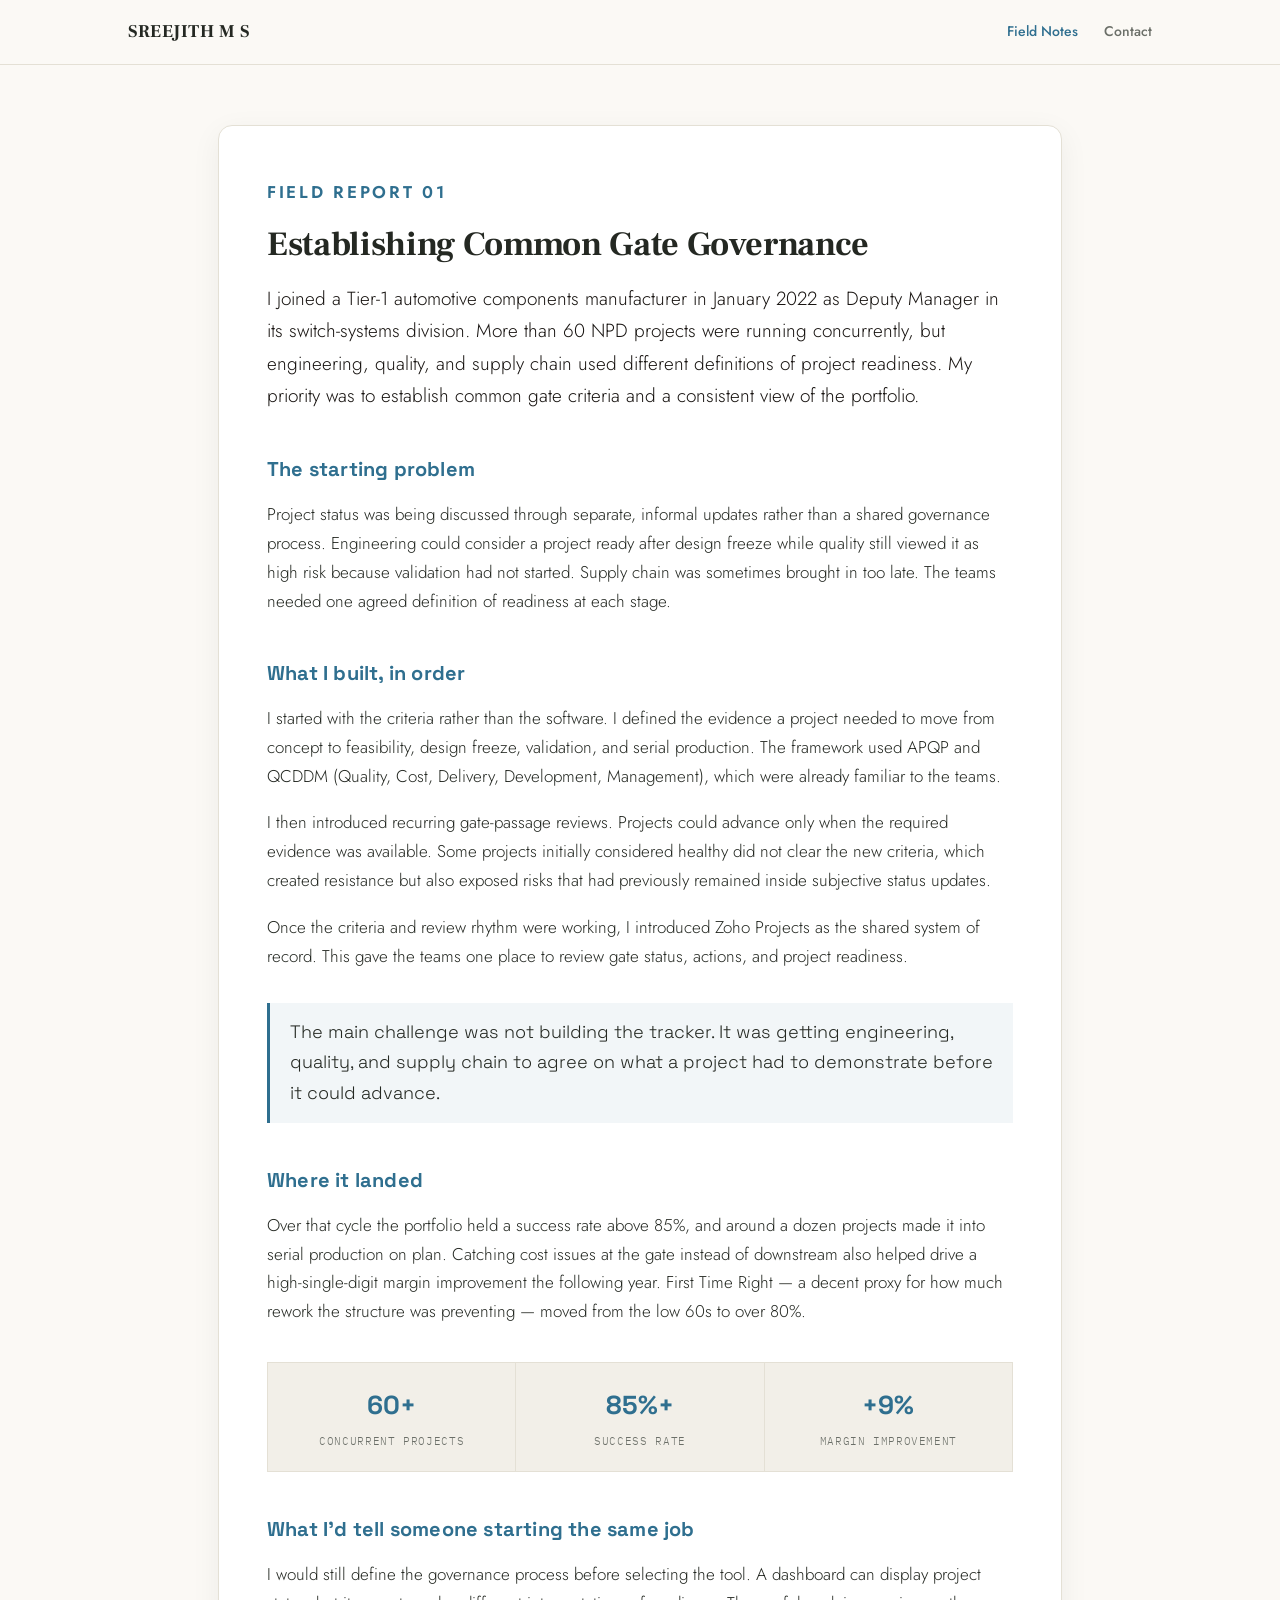
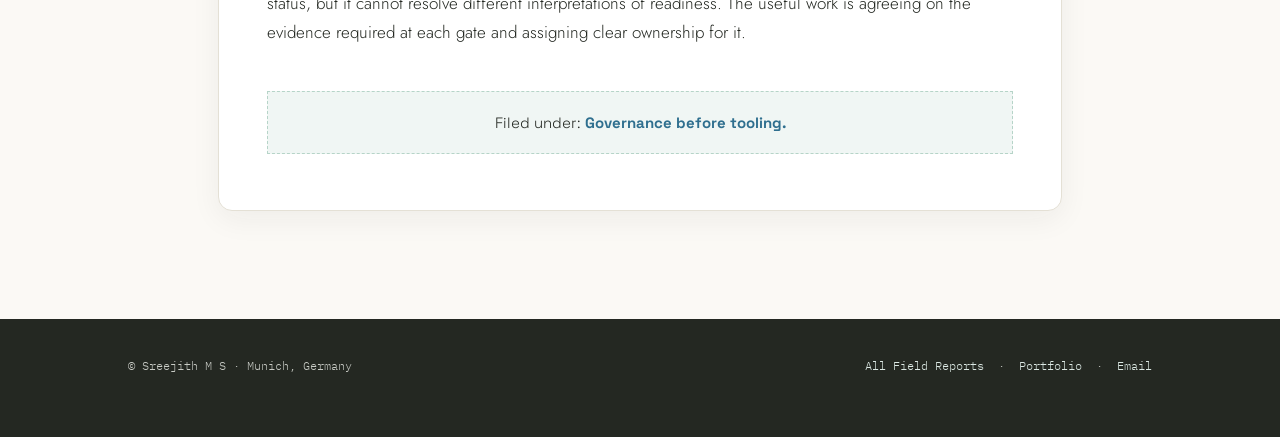
==== commit d8b9522c: "Remove duplicate profile navigation" ====
--- a/case-file-01.html
+++ b/case-file-01.html
@@ -313,7 +313,6 @@
   <div class="wrap">
     <a class="brand" href="index.html#profile" aria-label="Back to portfolio home">SREEJITH <span>M S</span></a>
     <nav class="section-nav" aria-label="Portfolio navigation">
-      <a href="index.html#profile">Profile</a>
       <a href="field-notes.html" aria-current="page">Field Notes</a>
       <a href="index.html#contact">Contact</a>
     </nav>
--- a/portfolio-theme.css
+++ b/portfolio-theme.css
@@ -108,7 +108,6 @@
 @media (max-width:700px){
   header.top .wrap{padding:0 20px;}
   .section-nav{gap:15px;}
-  .section-nav a:nth-child(2){display:none;}
   .hero{padding:62px 0 58px;}
   .quote-bg{display:none;}
   .wrap{padding:0 20px;}
